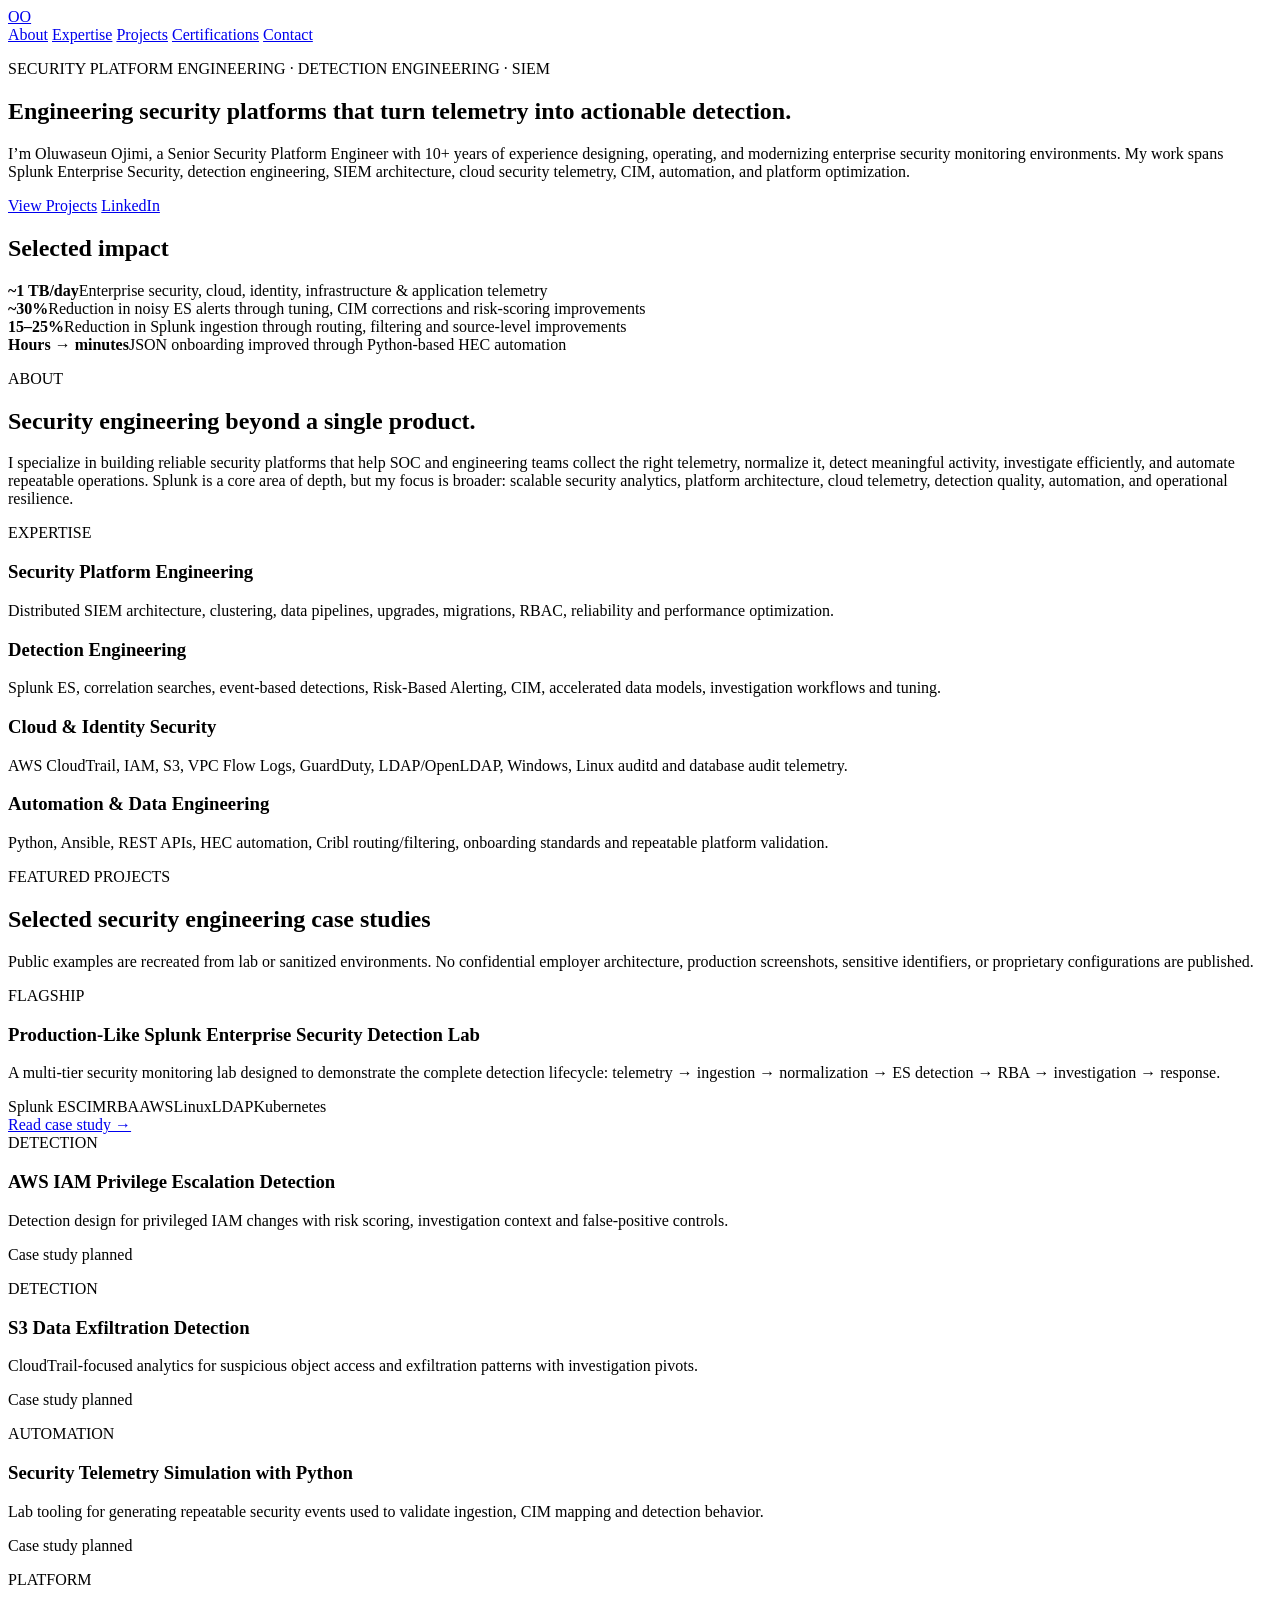
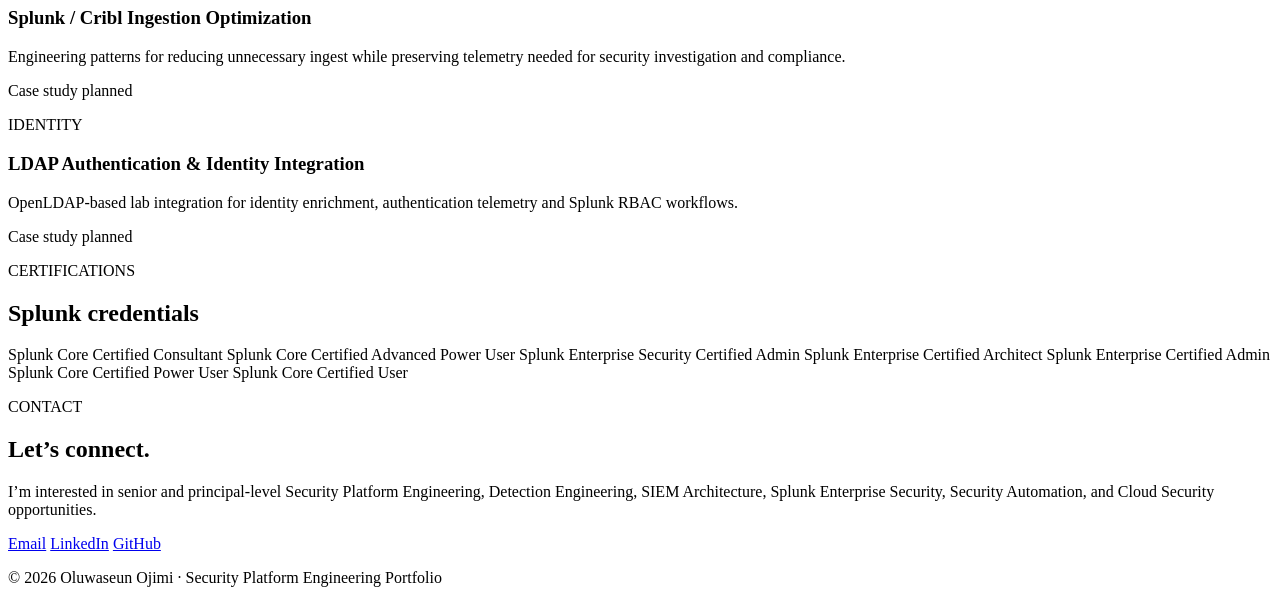
==== index.html @ 76144f85 "Add files via upload" ====
<!doctype html>
<html lang="en">
<head>
  <meta charset="utf-8">
  <meta name="viewport" content="width=device-width, initial-scale=1">
  <meta name="description" content="Oluwaseun Ojimi — Senior Security Platform Engineer specializing in Splunk Enterprise Security, detection engineering, SIEM architecture, AWS security, and automation.">
  <title>Oluwaseun Ojimi | Security Platform Engineer</title>
  <link rel="stylesheet" href="assets/styles.css">
</head>
<body>
  <header class="site-header">
    <div class="container nav-wrap">
      <a class="brand" href="index.html">OO</a>
      <nav aria-label="Primary navigation">
        <a href="#about">About</a>
        <a href="#expertise">Expertise</a>
        <a href="#projects">Projects</a>
        <a href="#certifications">Certifications</a>
        <a href="#contact">Contact</a>
      </nav>
    </div>
  </header>

  <main>
    <section class="hero">
      <div class="container hero-grid">
        <div>
          <p class="eyebrow">SECURITY PLATFORM ENGINEERING · DETECTION ENGINEERING · SIEM</p>
          <h1>Engineering security platforms that turn telemetry into actionable detection.</h1>
          <p class="lede">
            I’m Oluwaseun Ojimi, a Senior Security Platform Engineer with 10+ years of experience
            designing, operating, and modernizing enterprise security monitoring environments.
            My work spans Splunk Enterprise Security, detection engineering, SIEM architecture,
            cloud security telemetry, CIM, automation, and platform optimization.
          </p>
          <div class="cta-row">
            <a class="button primary" href="#projects">View Projects</a>
            <a class="button" href="https://www.linkedin.com/in/seun-o-a51b04156/" target="_blank" rel="noreferrer">LinkedIn</a>
          </div>
        </div>

        <aside class="impact-card" aria-label="Selected impact">
          <h2>Selected impact</h2>
          <div class="metric"><strong>~1 TB/day</strong><span>Enterprise security, cloud, identity, infrastructure & application telemetry</span></div>
          <div class="metric"><strong>~30%</strong><span>Reduction in noisy ES alerts through tuning, CIM corrections and risk-scoring improvements</span></div>
          <div class="metric"><strong>15–25%</strong><span>Reduction in Splunk ingestion through routing, filtering and source-level improvements</span></div>
          <div class="metric"><strong>Hours → minutes</strong><span>JSON onboarding improved through Python-based HEC automation</span></div>
        </aside>
      </div>
    </section>

    <section id="about" class="section">
      <div class="container narrow">
        <p class="section-kicker">ABOUT</p>
        <h2>Security engineering beyond a single product.</h2>
        <p>
          I specialize in building reliable security platforms that help SOC and engineering teams
          collect the right telemetry, normalize it, detect meaningful activity, investigate efficiently,
          and automate repeatable operations. Splunk is a core area of depth, but my focus is broader:
          scalable security analytics, platform architecture, cloud telemetry, detection quality,
          automation, and operational resilience.
        </p>
      </div>
    </section>

    <section id="expertise" class="section alt">
      <div class="container">
        <p class="section-kicker">EXPERTISE</p>
        <div class="card-grid">
          <article class="card">
            <h3>Security Platform Engineering</h3>
            <p>Distributed SIEM architecture, clustering, data pipelines, upgrades, migrations, RBAC, reliability and performance optimization.</p>
          </article>
          <article class="card">
            <h3>Detection Engineering</h3>
            <p>Splunk ES, correlation searches, event-based detections, Risk-Based Alerting, CIM, accelerated data models, investigation workflows and tuning.</p>
          </article>
          <article class="card">
            <h3>Cloud & Identity Security</h3>
            <p>AWS CloudTrail, IAM, S3, VPC Flow Logs, GuardDuty, LDAP/OpenLDAP, Windows, Linux auditd and database audit telemetry.</p>
          </article>
          <article class="card">
            <h3>Automation & Data Engineering</h3>
            <p>Python, Ansible, REST APIs, HEC automation, Cribl routing/filtering, onboarding standards and repeatable platform validation.</p>
          </article>
        </div>
      </div>
    </section>

    <section id="projects" class="section">
      <div class="container">
        <p class="section-kicker">FEATURED PROJECTS</p>
        <h2>Selected security engineering case studies</h2>
        <p class="section-intro">
          Public examples are recreated from lab or sanitized environments. No confidential employer
          architecture, production screenshots, sensitive identifiers, or proprietary configurations are published.
        </p>

        <div class="project-grid">
          <article class="project-card featured">
            <div>
              <span class="tag">FLAGSHIP</span>
              <h3>Production-Like Splunk Enterprise Security Detection Lab</h3>
              <p>
                A multi-tier security monitoring lab designed to demonstrate the complete detection lifecycle:
                telemetry → ingestion → normalization → ES detection → RBA → investigation → response.
              </p>
              <div class="chips">
                <span>Splunk ES</span><span>CIM</span><span>RBA</span><span>AWS</span><span>Linux</span><span>LDAP</span><span>Kubernetes</span>
              </div>
            </div>
            <a class="text-link" href="projects/splunk-es-detection-lab.html">Read case study →</a>
          </article>

          <article class="project-card">
            <span class="tag">DETECTION</span>
            <h3>AWS IAM Privilege Escalation Detection</h3>
            <p>Detection design for privileged IAM changes with risk scoring, investigation context and false-positive controls.</p>
            <p class="status">Case study planned</p>
          </article>

          <article class="project-card">
            <span class="tag">DETECTION</span>
            <h3>S3 Data Exfiltration Detection</h3>
            <p>CloudTrail-focused analytics for suspicious object access and exfiltration patterns with investigation pivots.</p>
            <p class="status">Case study planned</p>
          </article>

          <article class="project-card">
            <span class="tag">AUTOMATION</span>
            <h3>Security Telemetry Simulation with Python</h3>
            <p>Lab tooling for generating repeatable security events used to validate ingestion, CIM mapping and detection behavior.</p>
            <p class="status">Case study planned</p>
          </article>

          <article class="project-card">
            <span class="tag">PLATFORM</span>
            <h3>Splunk / Cribl Ingestion Optimization</h3>
            <p>Engineering patterns for reducing unnecessary ingest while preserving telemetry needed for security investigation and compliance.</p>
            <p class="status">Case study planned</p>
          </article>

          <article class="project-card">
            <span class="tag">IDENTITY</span>
            <h3>LDAP Authentication & Identity Integration</h3>
            <p>OpenLDAP-based lab integration for identity enrichment, authentication telemetry and Splunk RBAC workflows.</p>
            <p class="status">Case study planned</p>
          </article>
        </div>
      </div>
    </section>

    <section id="certifications" class="section alt">
      <div class="container">
        <p class="section-kicker">CERTIFICATIONS</p>
        <h2>Splunk credentials</h2>
        <div class="cert-grid">
          <span>Splunk Core Certified Consultant</span>
          <span>Splunk Core Certified Advanced Power User</span>
          <span>Splunk Enterprise Security Certified Admin</span>
          <span>Splunk Enterprise Certified Architect</span>
          <span>Splunk Enterprise Certified Admin</span>
          <span>Splunk Core Certified Power User</span>
          <span>Splunk Core Certified User</span>
        </div>
      </div>
    </section>

    <section id="contact" class="section">
      <div class="container narrow">
        <p class="section-kicker">CONTACT</p>
        <h2>Let’s connect.</h2>
        <p>
          I’m interested in senior and principal-level Security Platform Engineering, Detection Engineering,
          SIEM Architecture, Splunk Enterprise Security, Security Automation, and Cloud Security opportunities.
        </p>
        <div class="cta-row">
          <a class="button primary" href="mailto:Oluwaseun.Ojimi1@gmail.com">Email</a>
          <a class="button" href="https://www.linkedin.com/in/seun-o-a51b04156/" target="_blank" rel="noreferrer">LinkedIn</a>
          <a class="button" href="https://github.com/YOUR-GITHUB-USERNAME" target="_blank" rel="noreferrer">GitHub</a>
        </div>
      </div>
    </section>
  </main>

  <footer class="footer">
    <div class="container">
      <p>© 2026 Oluwaseun Ojimi · Security Platform Engineering Portfolio</p>
    </div>
  </footer>
</body>
</html>
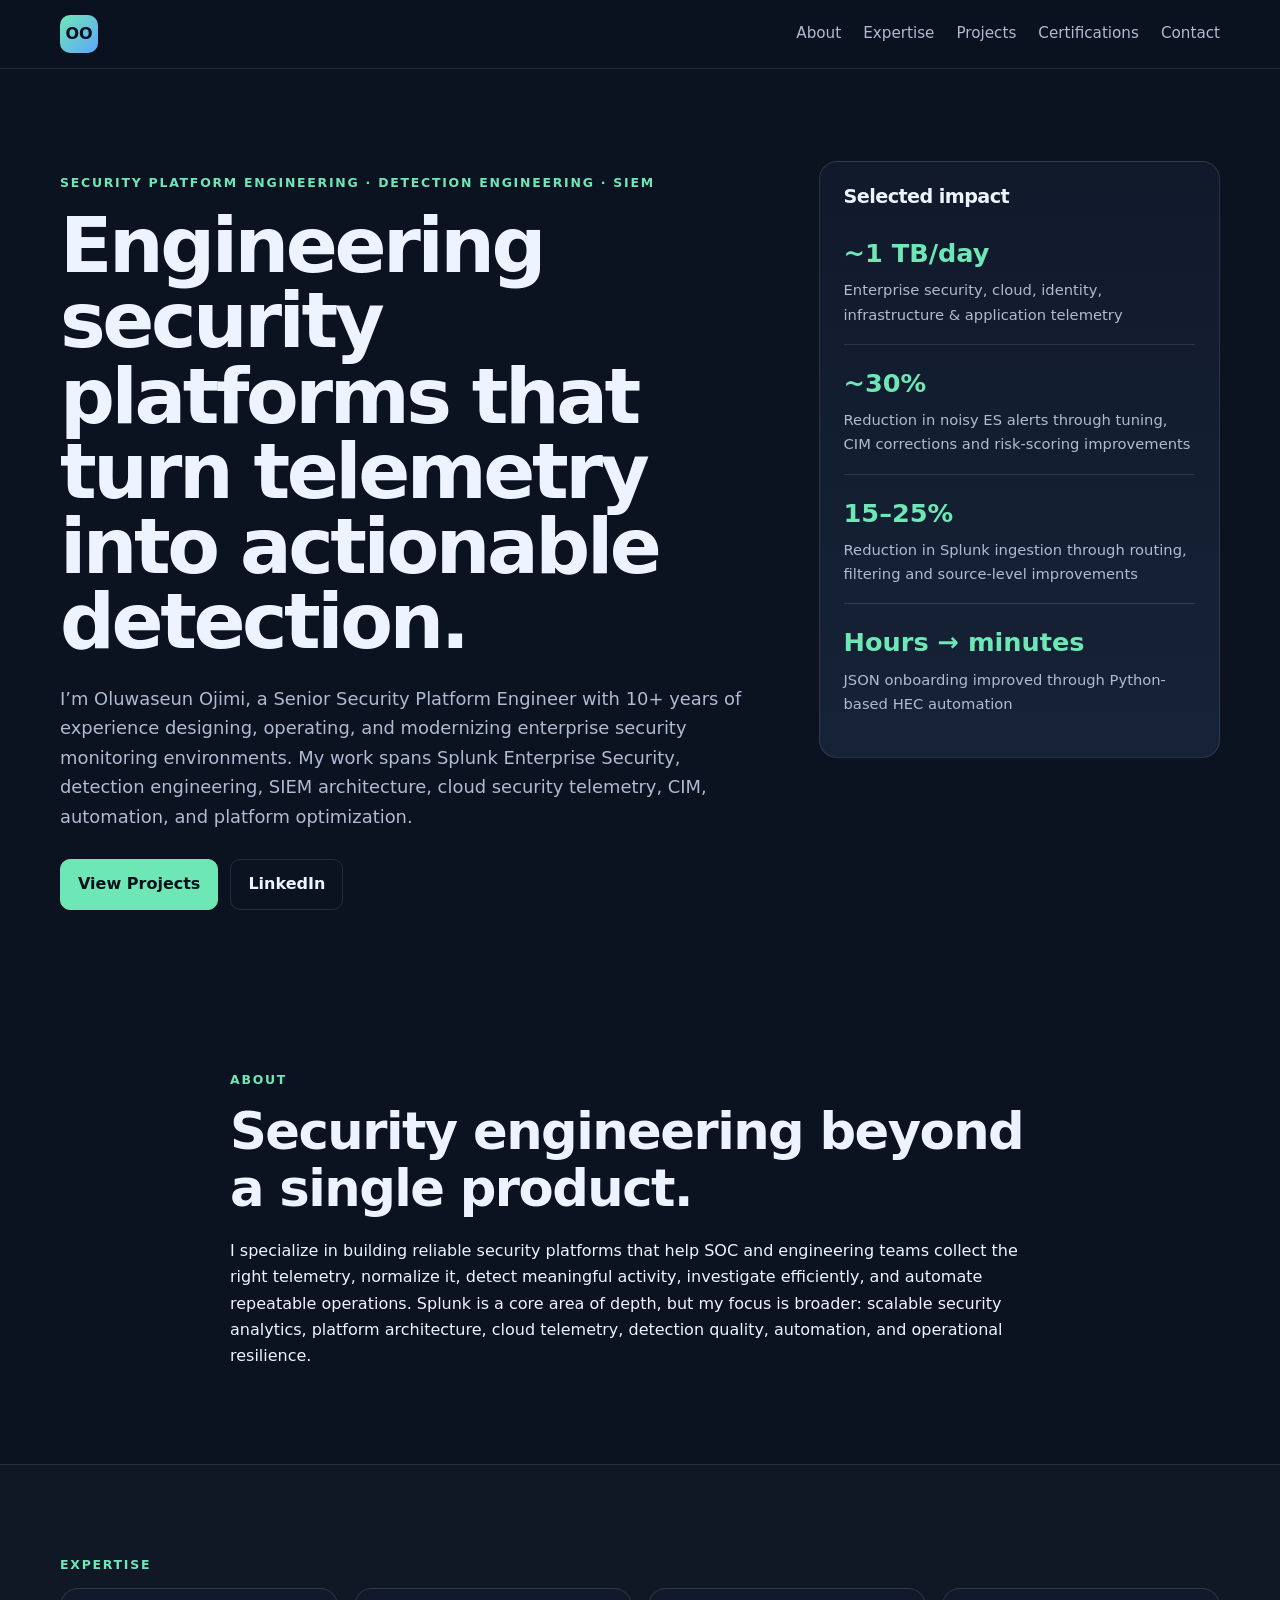
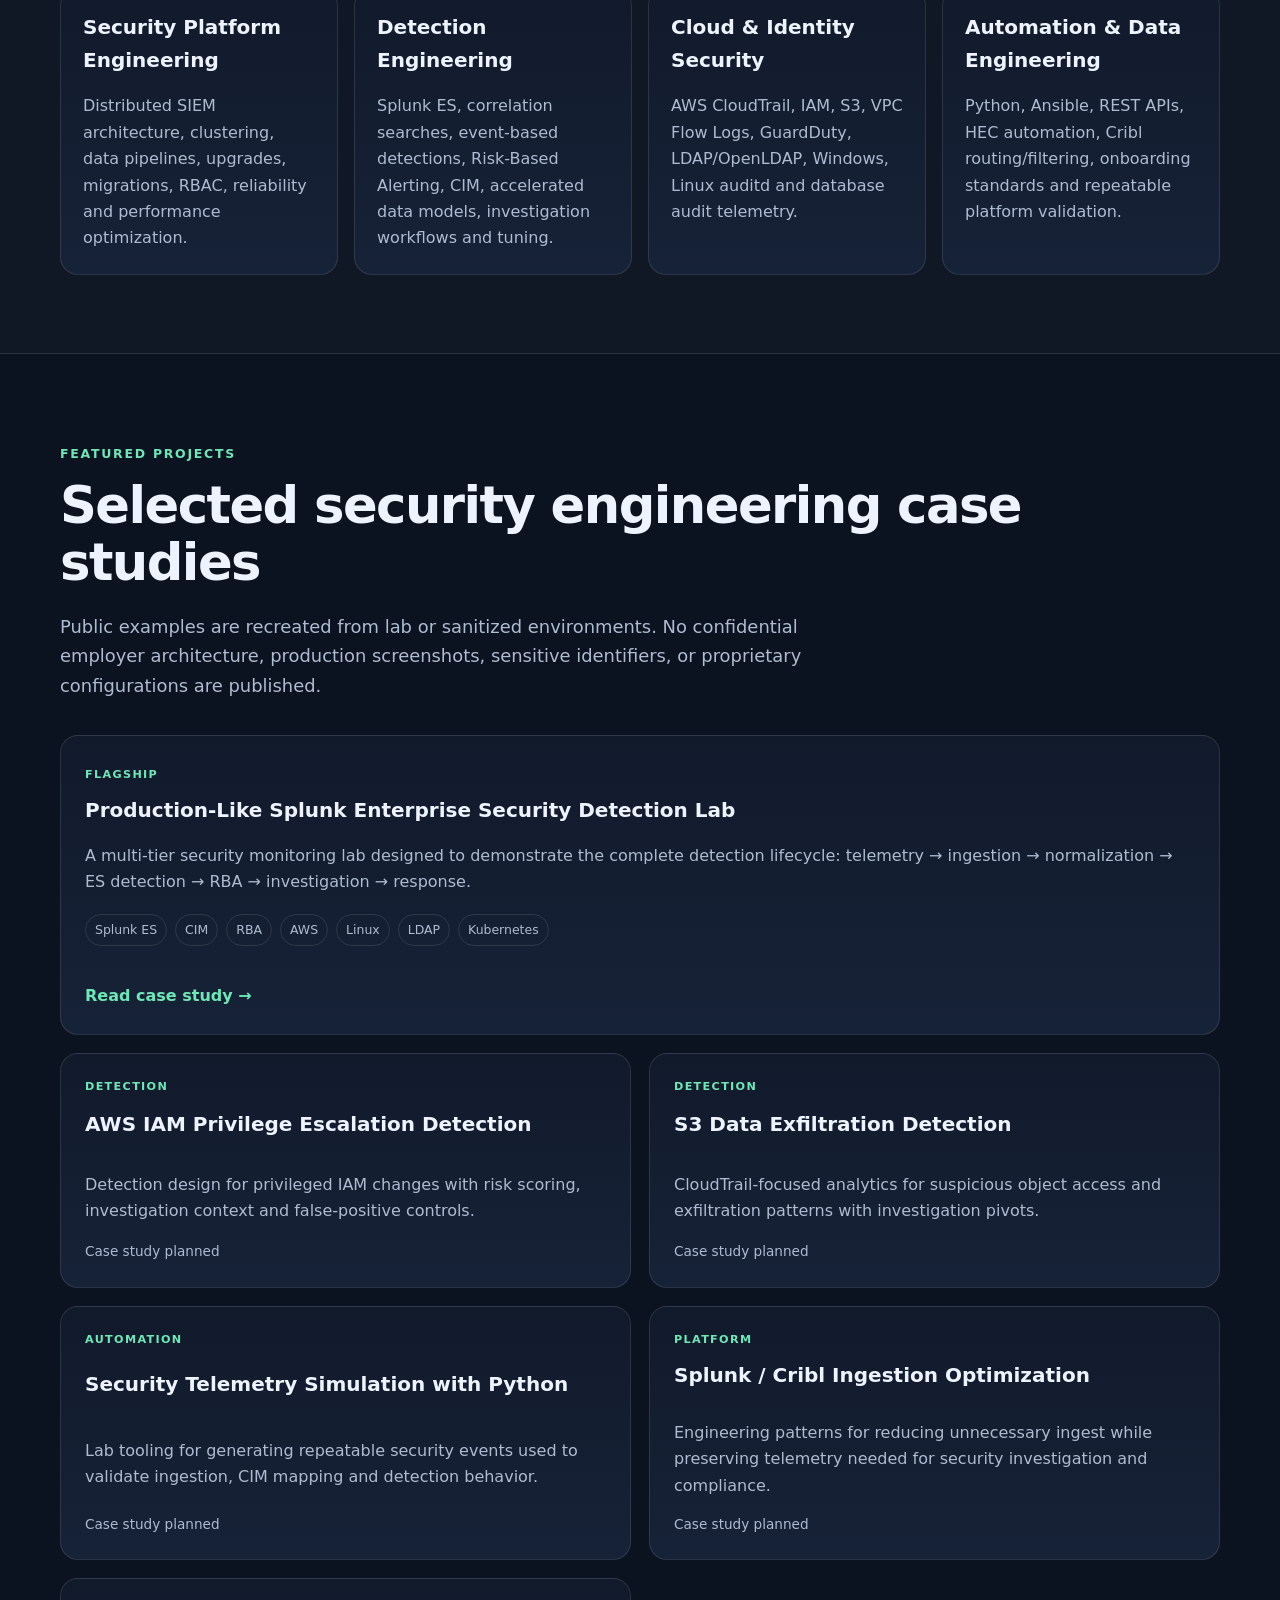
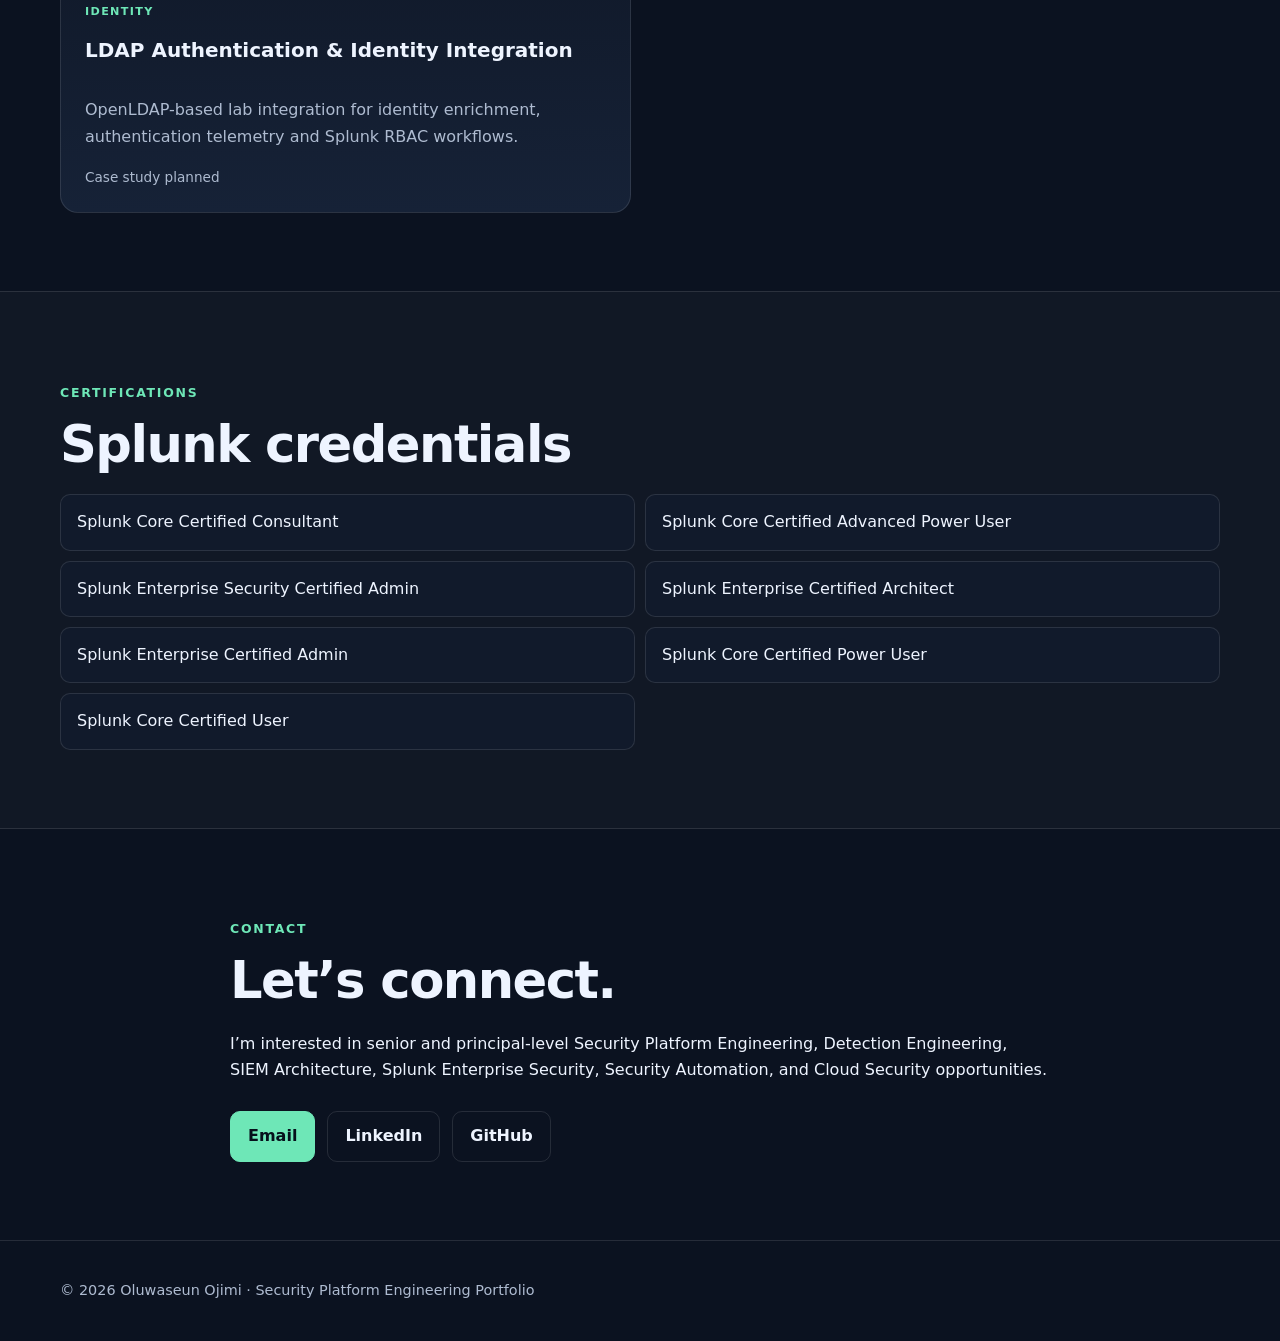
==== commit 6399cda4: "Update index.html" ====
--- a/index.html
+++ b/index.html
@@ -5,7 +5,7 @@
   <meta name="viewport" content="width=device-width, initial-scale=1">
   <meta name="description" content="Oluwaseun Ojimi — Senior Security Platform Engineer specializing in Splunk Enterprise Security, detection engineering, SIEM architecture, AWS security, and automation.">
   <title>Oluwaseun Ojimi | Security Platform Engineer</title>
-  <link rel="stylesheet" href="assets/styles.css">
+  <link rel="stylesheet" href="styles.css">
 </head>
 <body>
   <header class="site-header">
--- a/styles.css
+++ b/styles.css
@@ -0,0 +1,86 @@
+* { box-sizing: border-box; }
+:root {
+  --bg: #0b1220;
+  --surface: #111a2b;
+  --surface2: #162237;
+  --text: #eef4ff;
+  --muted: #aebbd0;
+  --accent: #6ee7b7;
+  --accent2: #60a5fa;
+  --line: rgba(255,255,255,.11);
+  --max: 1160px;
+}
+html { scroll-behavior: smooth; }
+body {
+  margin: 0;
+  font-family: Inter, ui-sans-serif, system-ui, -apple-system, BlinkMacSystemFont, "Segoe UI", sans-serif;
+  background: var(--bg);
+  color: var(--text);
+  line-height: 1.65;
+}
+a { color: inherit; }
+.container { width: min(var(--max), calc(100% - 40px)); margin: 0 auto; }
+.narrow { max-width: 820px; }
+.site-header {
+  position: sticky; top: 0; z-index: 20;
+  background: rgba(11,18,32,.9);
+  backdrop-filter: blur(10px);
+  border-bottom: 1px solid var(--line);
+}
+.nav-wrap { display: flex; align-items: center; justify-content: space-between; min-height: 68px; }
+.brand {
+  width: 38px; height: 38px; border-radius: 10px; display: grid; place-items: center;
+  background: linear-gradient(135deg, var(--accent), var(--accent2)); color: #07101f;
+  font-weight: 900; text-decoration: none;
+}
+nav { display: flex; gap: 22px; flex-wrap: wrap; }
+nav a { color: var(--muted); text-decoration: none; font-size: .95rem; }
+nav a:hover { color: var(--text); }
+.hero { padding: 92px 0 70px; }
+.hero-grid { display: grid; grid-template-columns: 1.4fr .8fr; gap: 56px; align-items: start; }
+.eyebrow, .section-kicker { color: var(--accent); font-size: .78rem; font-weight: 800; letter-spacing: .14em; }
+h1 { font-size: clamp(2.7rem, 6vw, 5.5rem); line-height: .98; letter-spacing: -.045em; margin: 14px 0 24px; }
+h2 { font-size: clamp(2rem, 4vw, 3.2rem); line-height: 1.1; letter-spacing: -.03em; margin: 8px 0 22px; }
+h3 { font-size: 1.25rem; margin: 0 0 12px; }
+.lede, .section-intro { color: var(--muted); font-size: 1.12rem; max-width: 760px; }
+.cta-row { display: flex; gap: 12px; flex-wrap: wrap; margin-top: 28px; }
+.button {
+  display: inline-block; padding: 11px 17px; border: 1px solid var(--line); border-radius: 10px;
+  text-decoration: none; font-weight: 700; color: var(--text);
+}
+.button.primary { background: var(--accent); border-color: var(--accent); color: #06101b; }
+.impact-card, .card, .project-card {
+  background: linear-gradient(180deg, var(--surface), var(--surface2));
+  border: 1px solid var(--line); border-radius: 18px;
+}
+.impact-card { padding: 24px; }
+.impact-card h2 { font-size: 1.2rem; margin: 0 0 8px; }
+.metric { padding: 17px 0; border-bottom: 1px solid var(--line); }
+.metric:last-child { border-bottom: 0; }
+.metric strong { display: block; font-size: 1.6rem; color: var(--accent); }
+.metric span { display: block; color: var(--muted); font-size: .92rem; margin-top: 4px; }
+.section { padding: 78px 0; }
+.section.alt { background: rgba(255,255,255,.025); border-block: 1px solid var(--line); }
+.card-grid { display: grid; grid-template-columns: repeat(4,1fr); gap: 16px; }
+.card { padding: 22px; }
+.card p, .project-card p { color: var(--muted); margin-bottom: 0; }
+.project-grid { margin-top: 34px; display: grid; grid-template-columns: repeat(2,1fr); gap: 18px; }
+.project-card { padding: 24px; display: flex; flex-direction: column; justify-content: space-between; min-height: 235px; }
+.project-card.featured { grid-column: span 2; min-height: 300px; }
+.tag {
+  display: inline-block; font-size: .7rem; letter-spacing: .12em; font-weight: 900;
+  color: var(--accent); margin-bottom: 10px;
+}
+.chips { display: flex; flex-wrap: wrap; gap: 8px; margin-top: 18px; }
+.chips span { font-size: .78rem; padding: 5px 9px; border-radius: 999px; border: 1px solid var(--line); color: var(--muted); }
+.text-link { margin-top: 24px; font-weight: 800; color: var(--accent); text-decoration: none; }
+.status { font-size: .85rem; }
+.cert-grid { display: grid; grid-template-columns: repeat(2,1fr); gap: 10px; }
+.cert-grid span { padding: 14px 16px; border: 1px solid var(--line); border-radius: 10px; background: var(--surface); }
+.footer { border-top: 1px solid var(--line); padding: 24px 0; color: var(--muted); font-size: .9rem; }
+@media (max-width: 880px) {
+  .hero-grid, .card-grid, .project-grid, .cert-grid { grid-template-columns: 1fr; }
+  .project-card.featured { grid-column: auto; }
+  nav { display: none; }
+  .hero { padding-top: 60px; }
+}
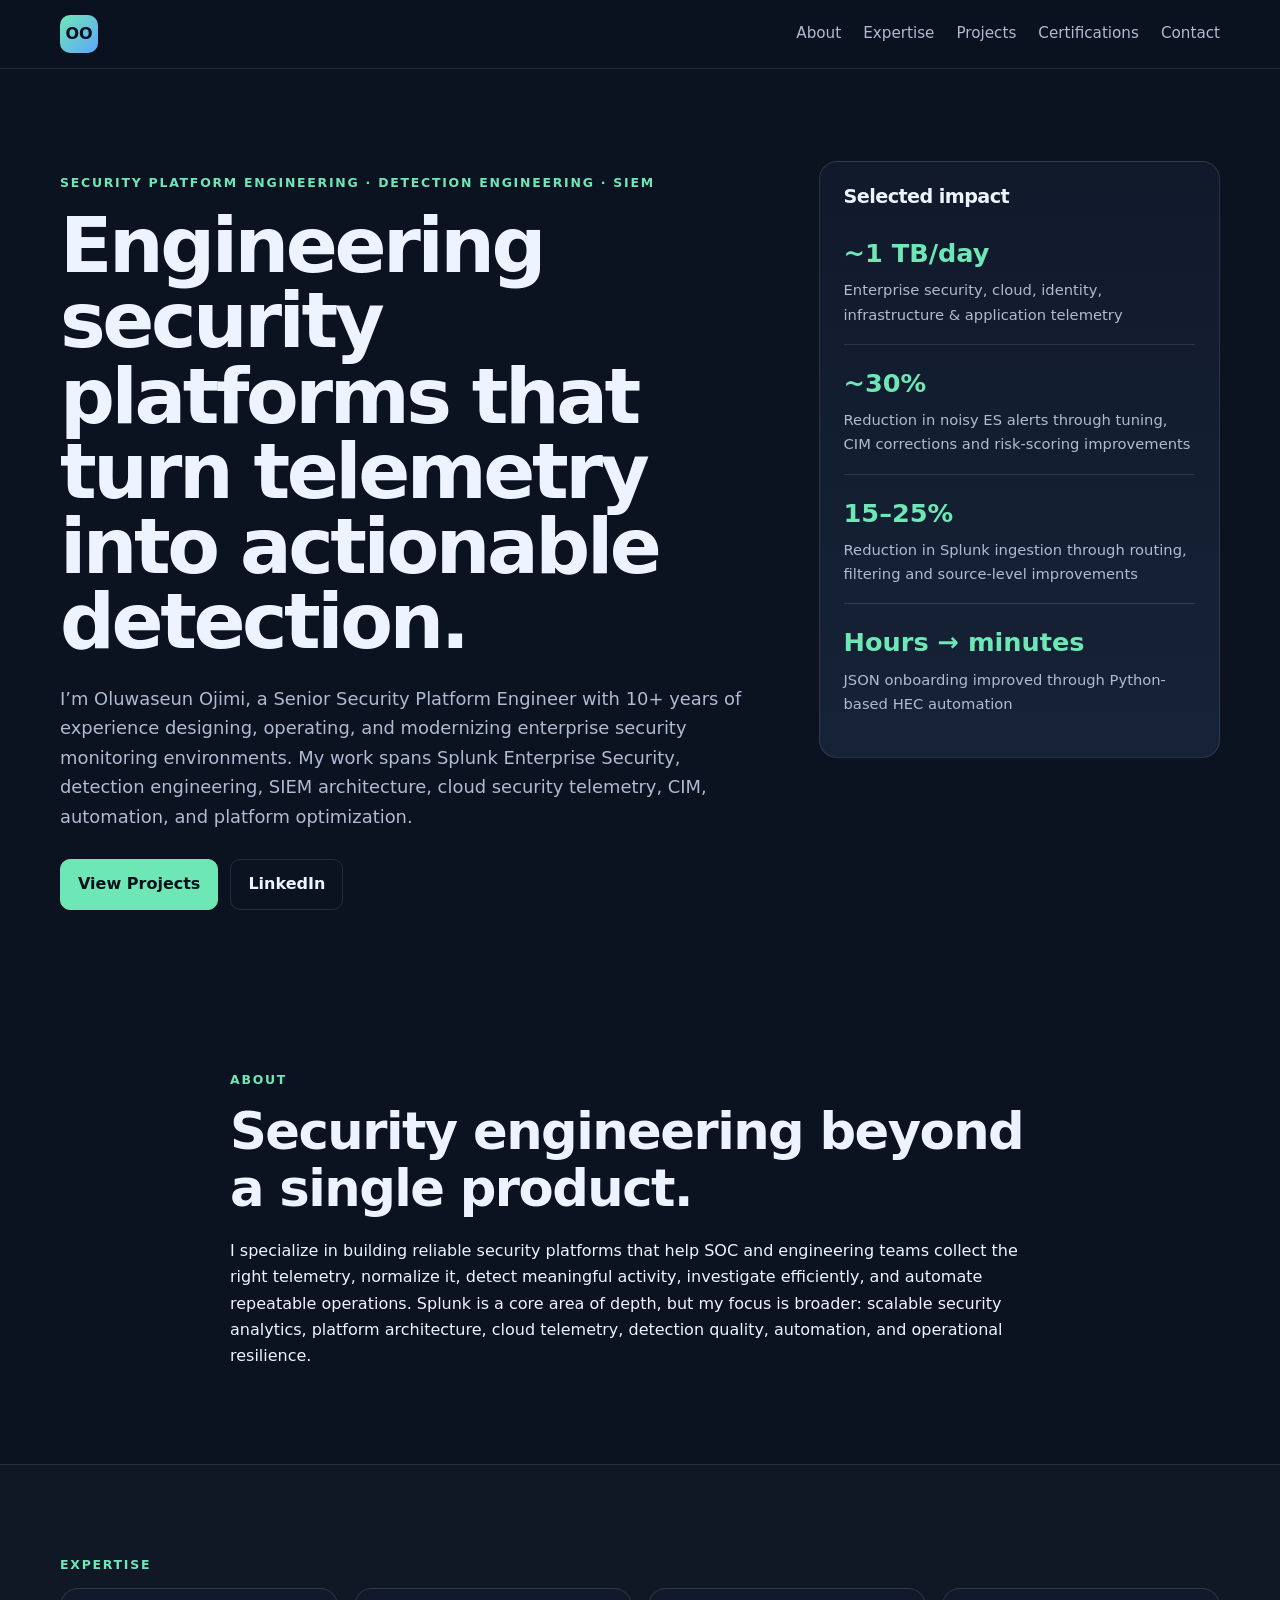
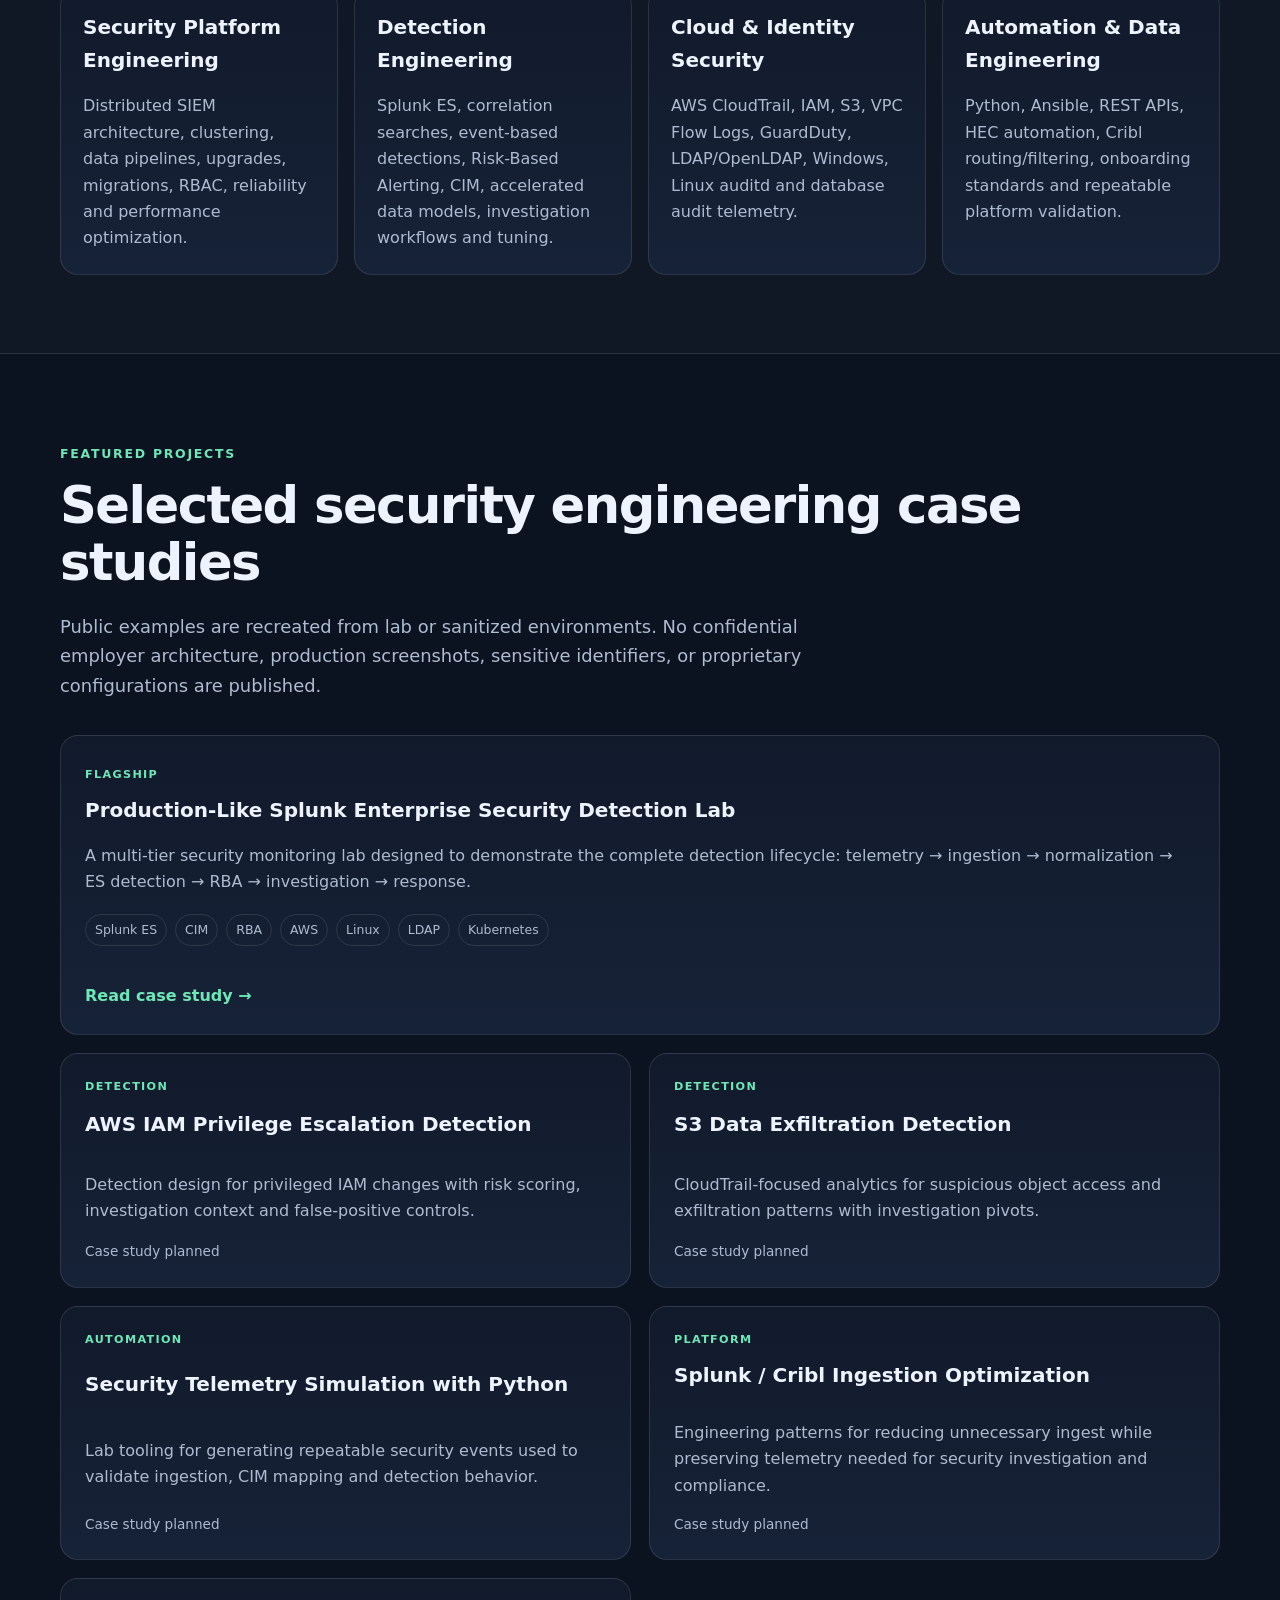
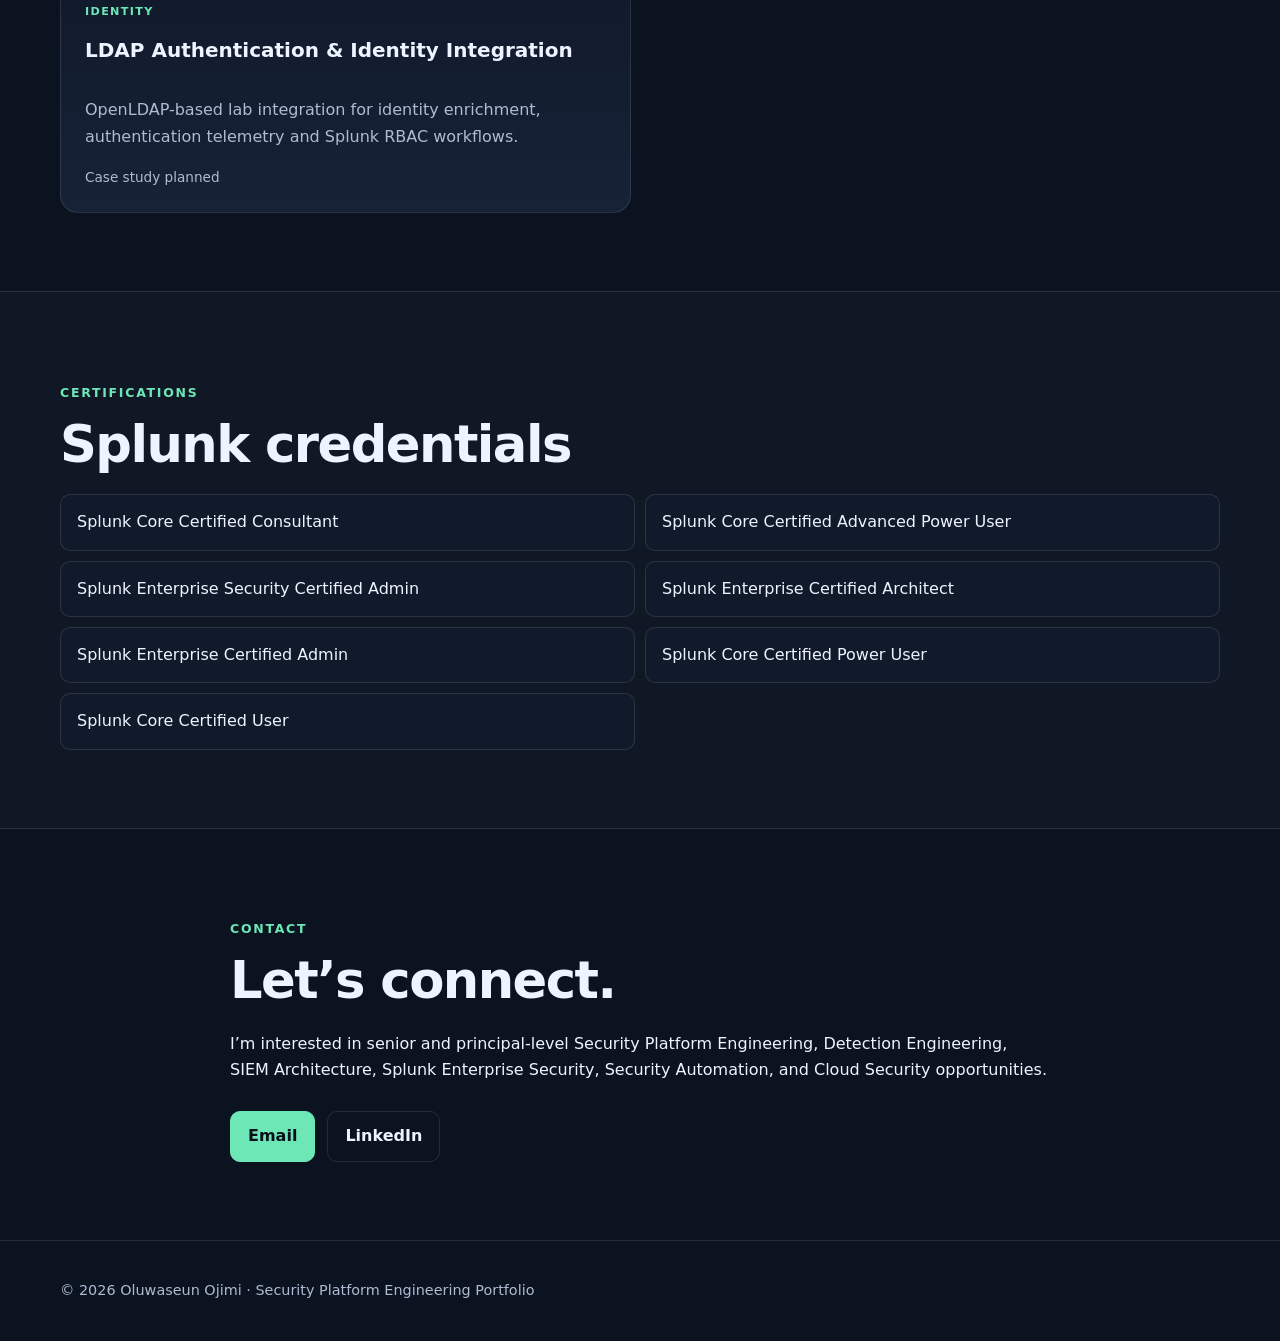
==== commit 334d8764: "Remove GitHub from contact section" ====
--- a/index.html
+++ b/index.html
@@ -109,7 +109,7 @@
                 <span>Splunk ES</span><span>CIM</span><span>RBA</span><span>AWS</span><span>Linux</span><span>LDAP</span><span>Kubernetes</span>
               </div>
             </div>
-            <a class="text-link" href="projects/splunk-es-detection-lab.html">Read case study →</a>
+            <a class="text-link" href="splunk-es-detection-lab.html">Read case study →</a>
           </article>
 
           <article class="project-card">
@@ -177,7 +177,6 @@
         <div class="cta-row">
           <a class="button primary" href="mailto:Oluwaseun.Ojimi1@gmail.com">Email</a>
           <a class="button" href="https://www.linkedin.com/in/seun-o-a51b04156/" target="_blank" rel="noreferrer">LinkedIn</a>
-          <a class="button" href="https://github.com/YOUR-GITHUB-USERNAME" target="_blank" rel="noreferrer">GitHub</a>
         </div>
       </div>
     </section>
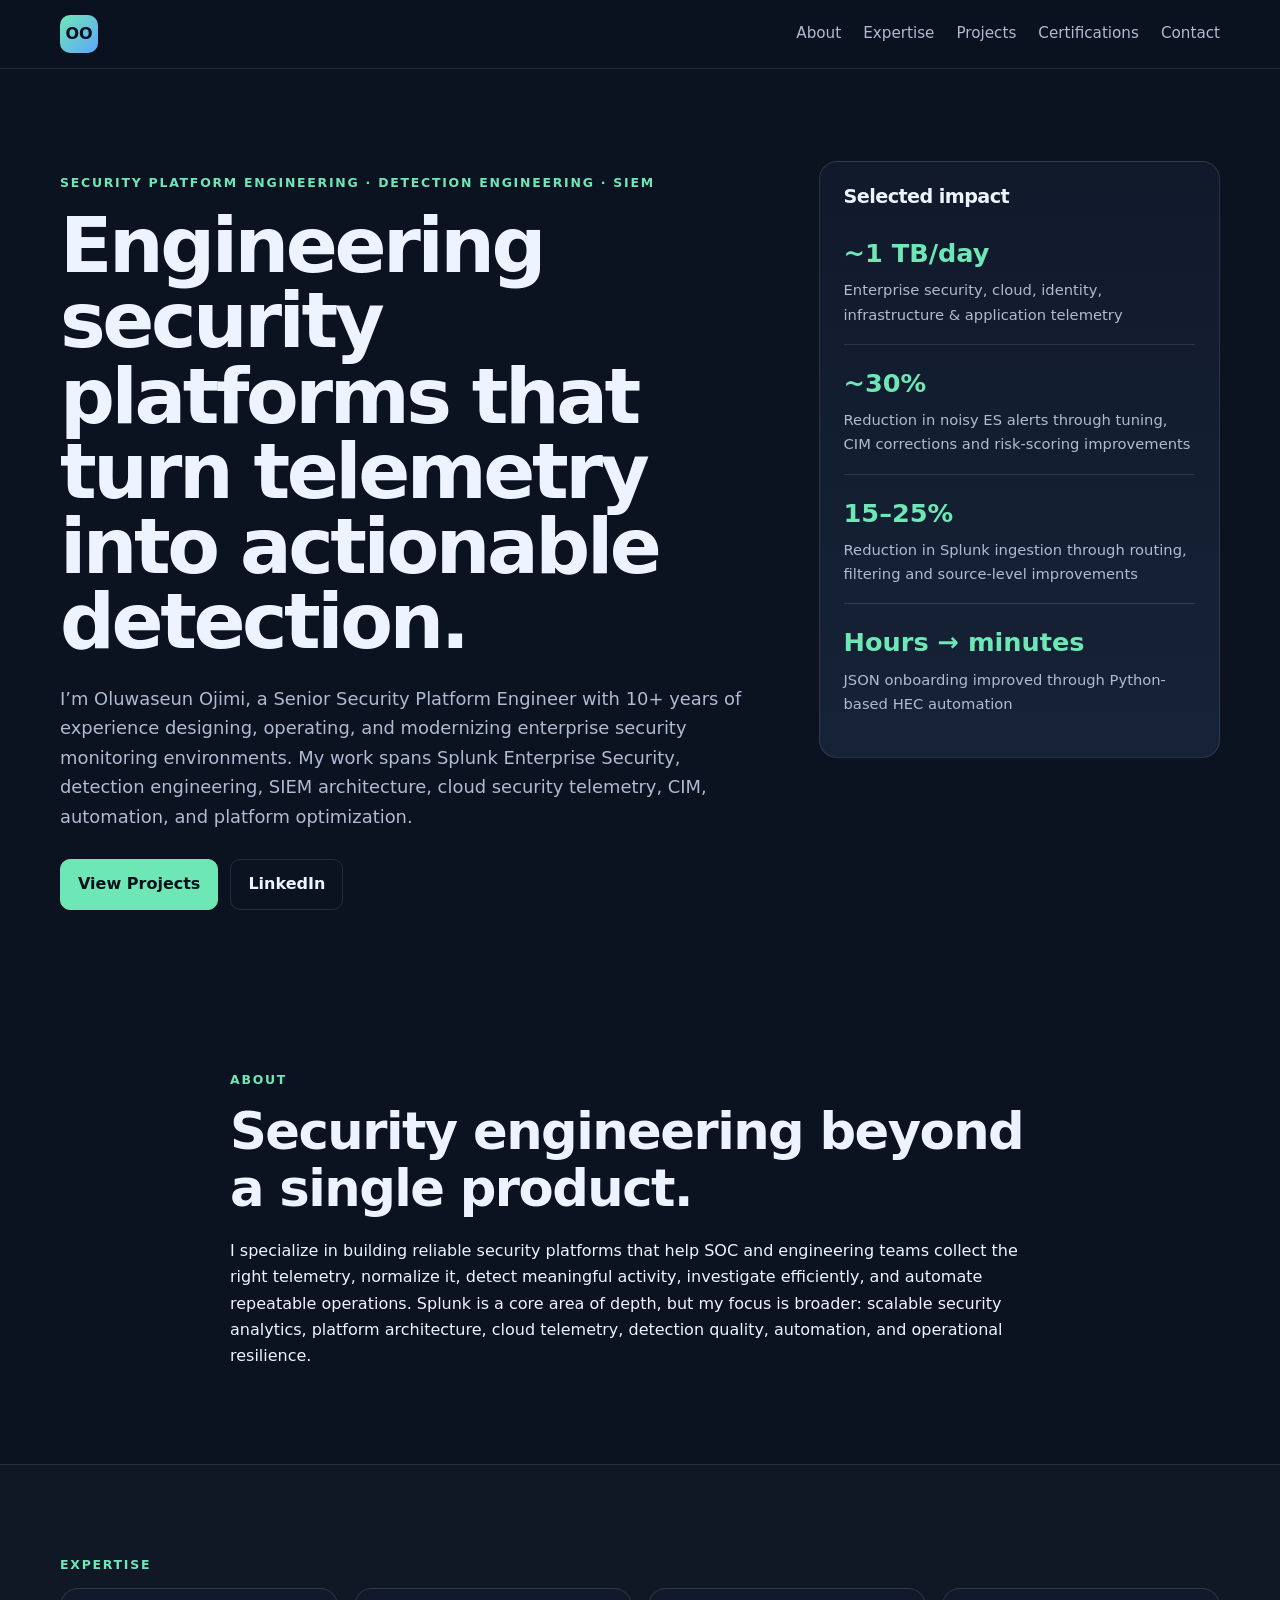
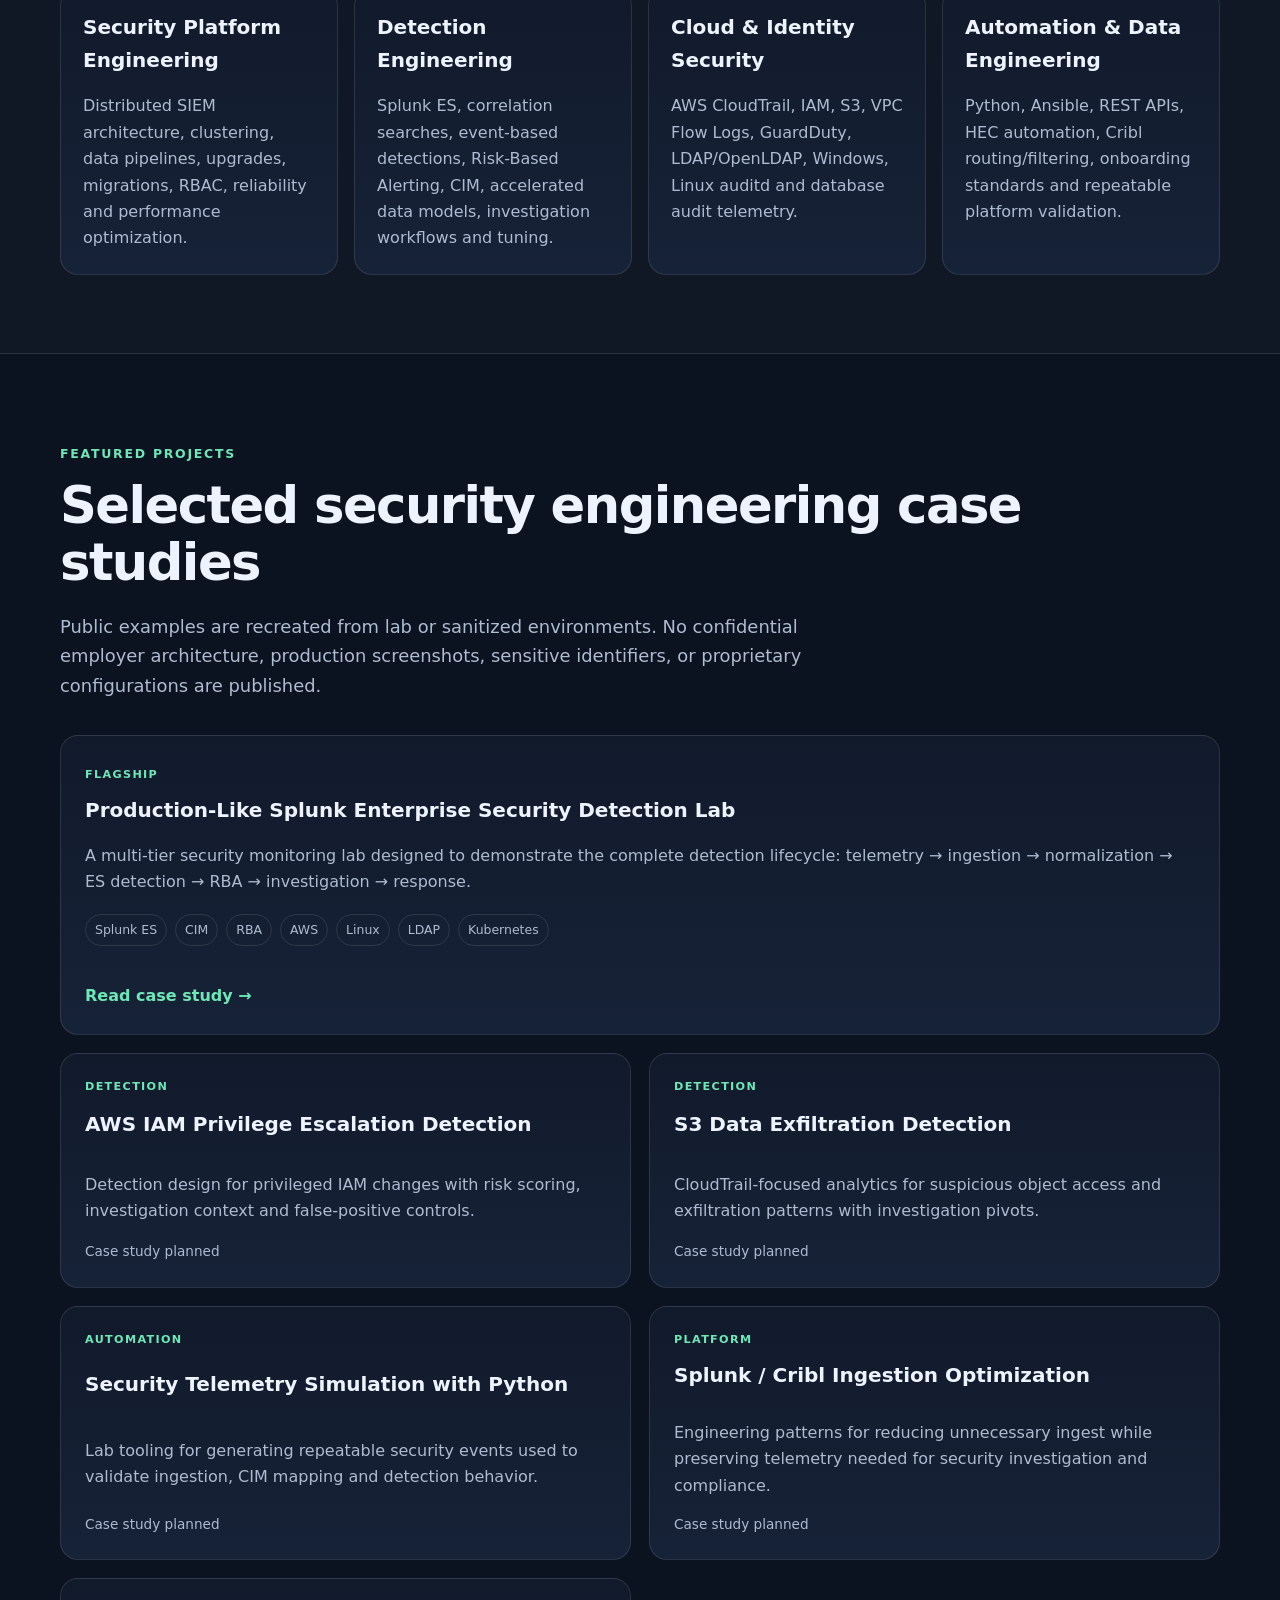
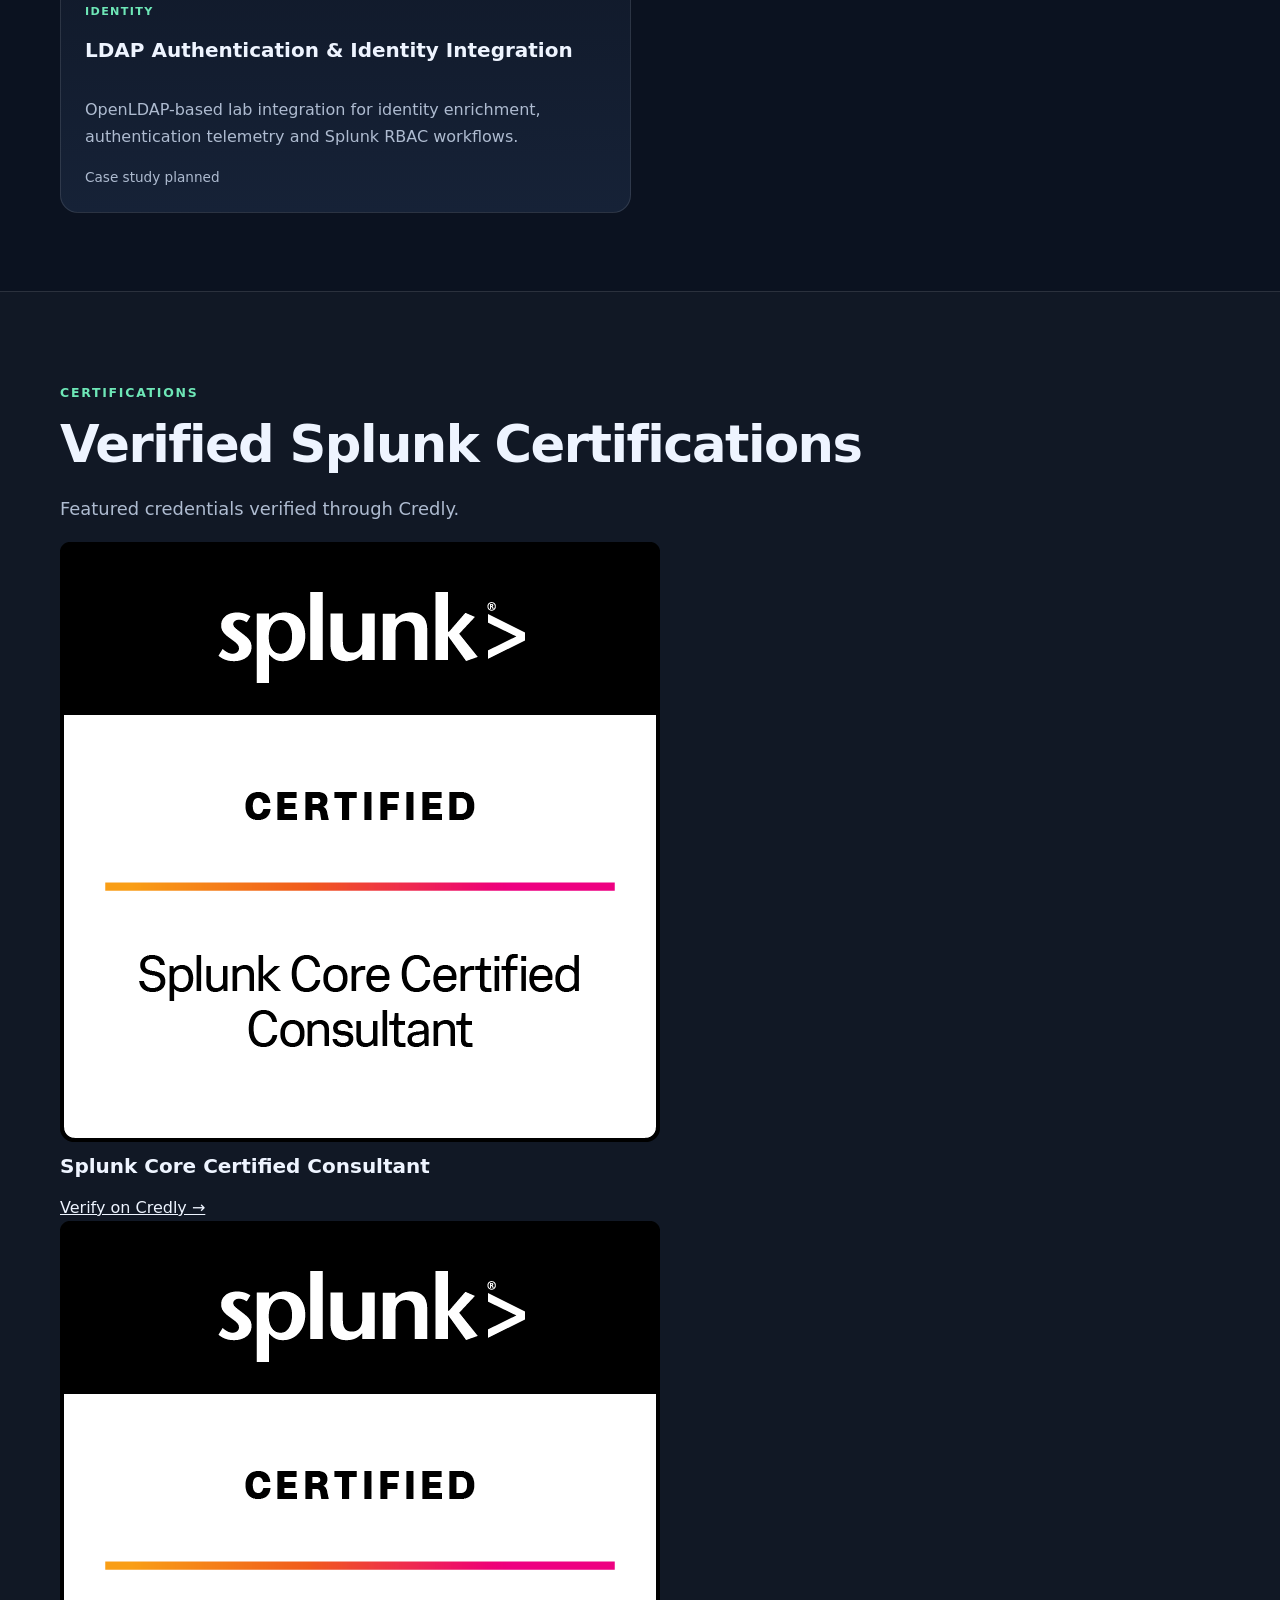
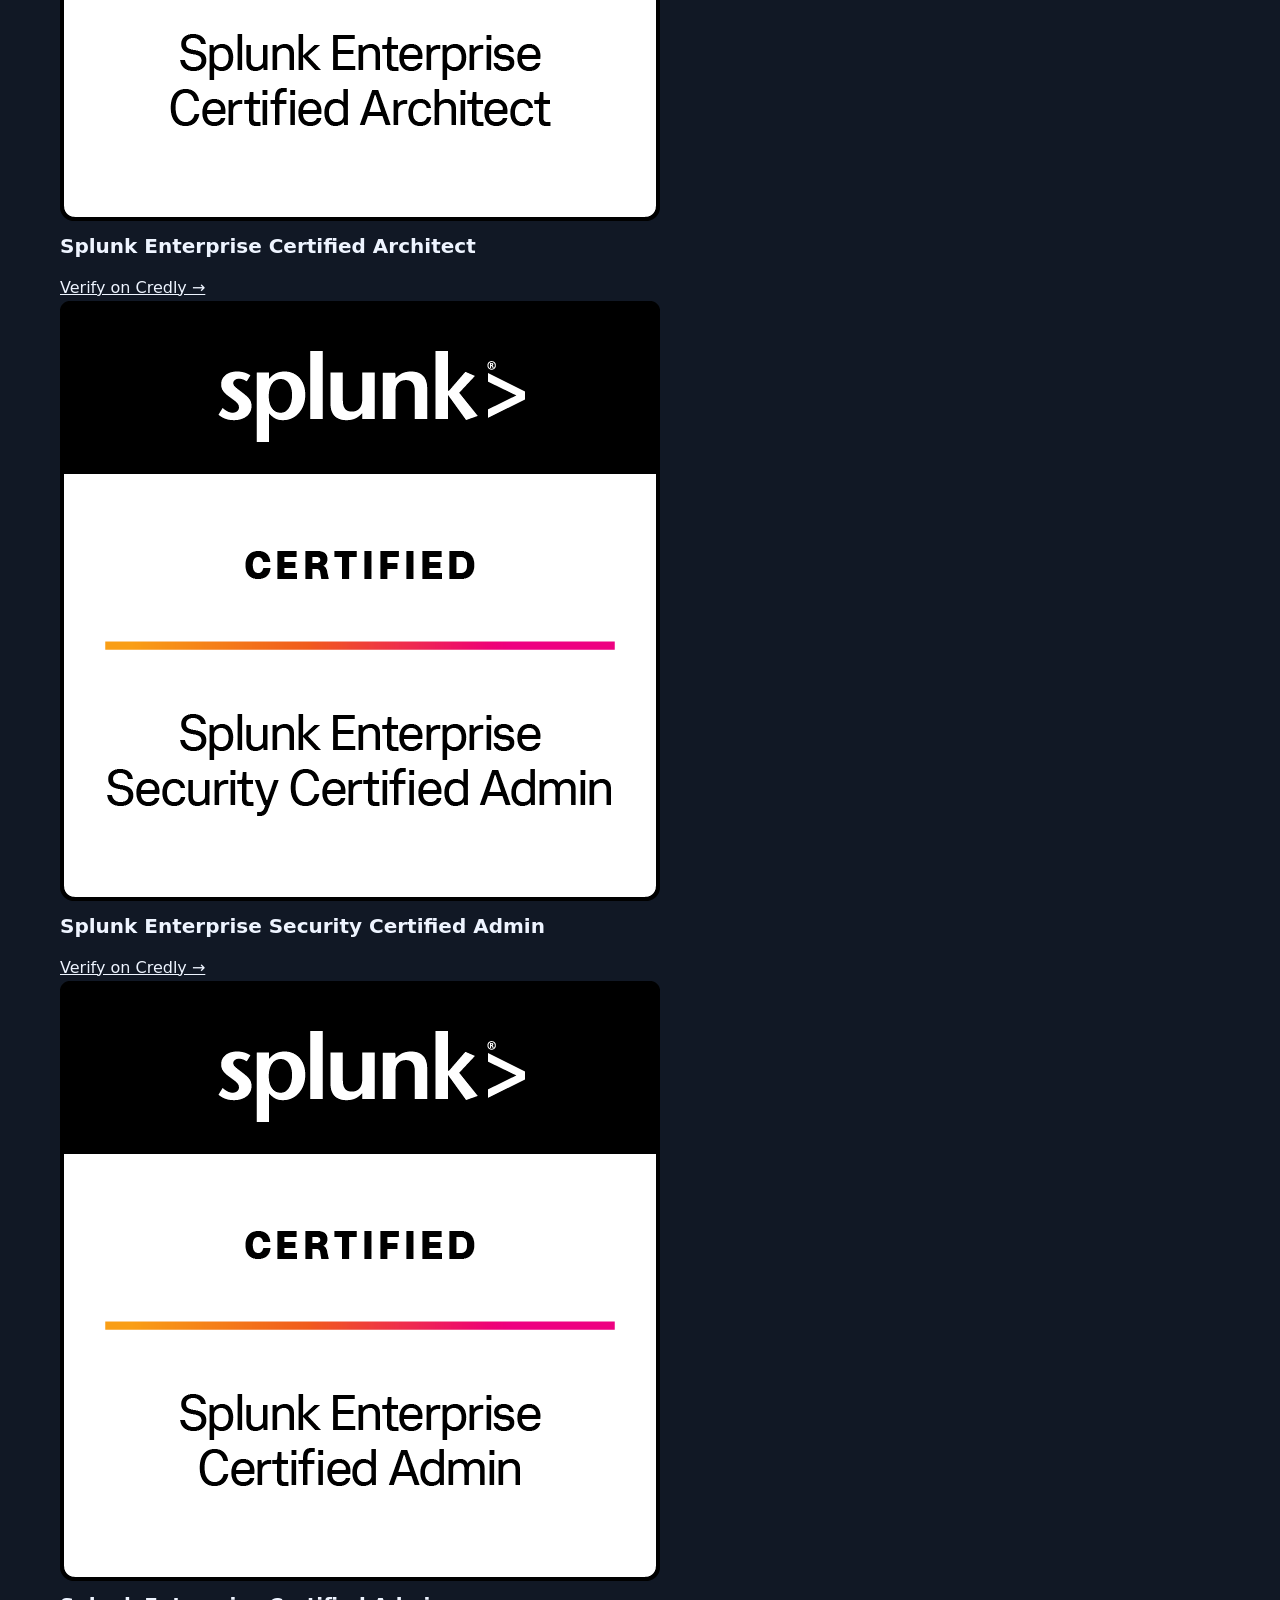
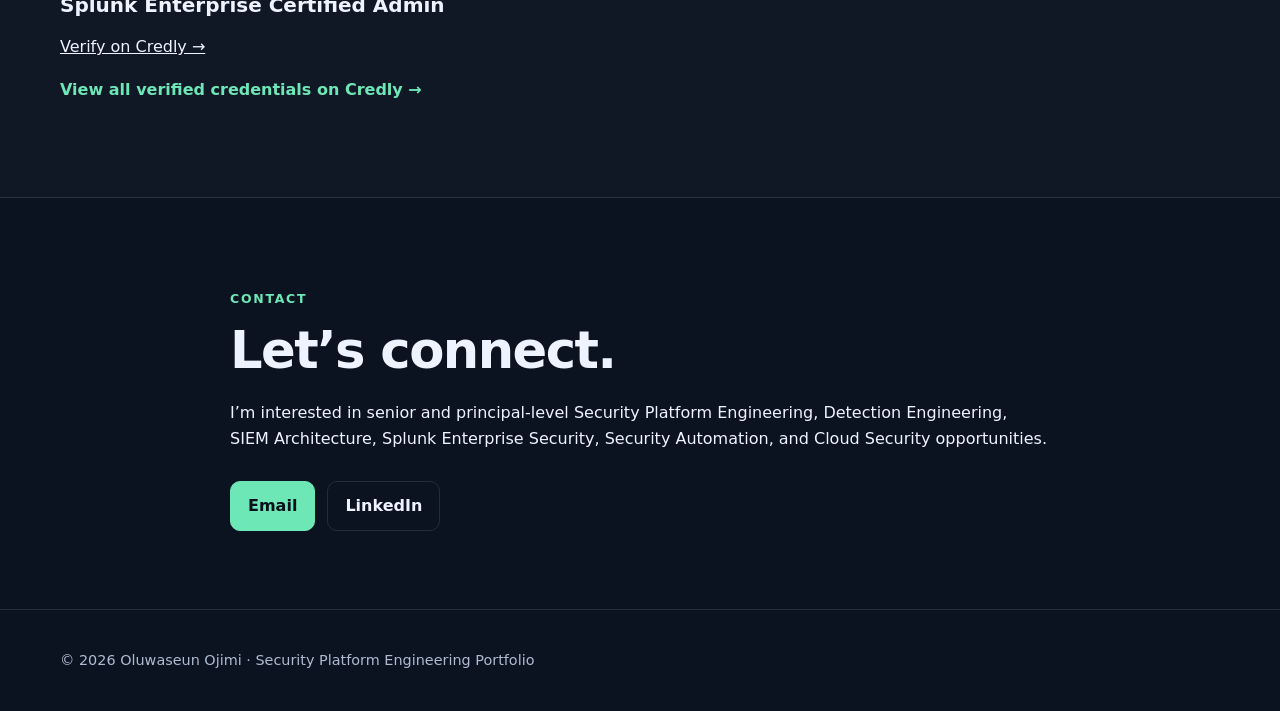
==== commit 012ff97a: "replace current cert section" ====
--- a/index.html
+++ b/index.html
@@ -150,21 +150,55 @@
       </div>
     </section>
 
-    <section id="certifications" class="section alt">
-      <div class="container">
-        <p class="section-kicker">CERTIFICATIONS</p>
-        <h2>Splunk credentials</h2>
-        <div class="cert-grid">
-          <span>Splunk Core Certified Consultant</span>
-          <span>Splunk Core Certified Advanced Power User</span>
-          <span>Splunk Enterprise Security Certified Admin</span>
-          <span>Splunk Enterprise Certified Architect</span>
-          <span>Splunk Enterprise Certified Admin</span>
-          <span>Splunk Core Certified Power User</span>
-          <span>Splunk Core Certified User</span>
-        </div>
-      </div>
-    </section>
+   <section id="certifications" class="section alt">
+  <div class="container">
+    <p class="section-kicker">CERTIFICATIONS</p>
+    <h2>Verified Splunk Certifications</h2>
+    <p class="section-intro">
+      Featured credentials verified through Credly.
+    </p>
+
+    <div class="badge-grid">
+      <article class="badge-card">
+        <img src="splunk-consultant-badge.png" alt="Splunk Core Certified Consultant badge" class="badge-image">
+        <h3>Splunk Core Certified Consultant</h3>
+        <a class="verify-link" href="https://www.credly.com/badges/562014c3-a89b-432b-a04c-3f6b2a20c566/public_url" target="_blank" rel="noreferrer">
+          Verify on Credly →
+        </a>
+      </article>
+
+      <article class="badge-card">
+        <img src="splunk-architect-badge.png" alt="Splunk Enterprise Certified Architect badge" class="badge-image">
+        <h3>Splunk Enterprise Certified Architect</h3>
+        <a class="verify-link" href="https://www.credly.com/badges/9fe4b563-4e69-4ee0-bda9-eaf423c5238e/public_url" target="_blank" rel="noreferrer">
+          Verify on Credly →
+        </a>
+      </article>
+
+      <article class="badge-card">
+        <img src="splunk-es-admin-badge.png" alt="Splunk Enterprise Security Certified Admin badge" class="badge-image">
+        <h3>Splunk Enterprise Security Certified Admin</h3>
+        <a class="verify-link" href="https://www.credly.com/badges/e9d9c34c-b495-4f28-972f-f3a537b70a59/public_url" target="_blank" rel="noreferrer">
+          Verify on Credly →
+        </a>
+      </article>
+
+      <article class="badge-card">
+        <img src="splunk-admin-badge.png" alt="Splunk Enterprise Certified Admin badge" class="badge-image">
+        <h3>Splunk Enterprise Certified Admin</h3>
+        <a class="verify-link" href="https://www.credly.com/badges/07110e42-c3ce-4607-beba-1b549cc1a2e7/public_url" target="_blank" rel="noreferrer">
+          Verify on Credly →
+        </a>
+      </article>
+    </div>
+
+    <p class="cert-note">
+      <a class="text-link" href="https://www.credly.com/users/oluwaseun-ojimi.fabc8957" target="_blank" rel="noreferrer">
+        View all verified credentials on Credly →
+      </a>
+    </p>
+  </div>
+</section>
 
     <section id="contact" class="section">
       <div class="container narrow">
